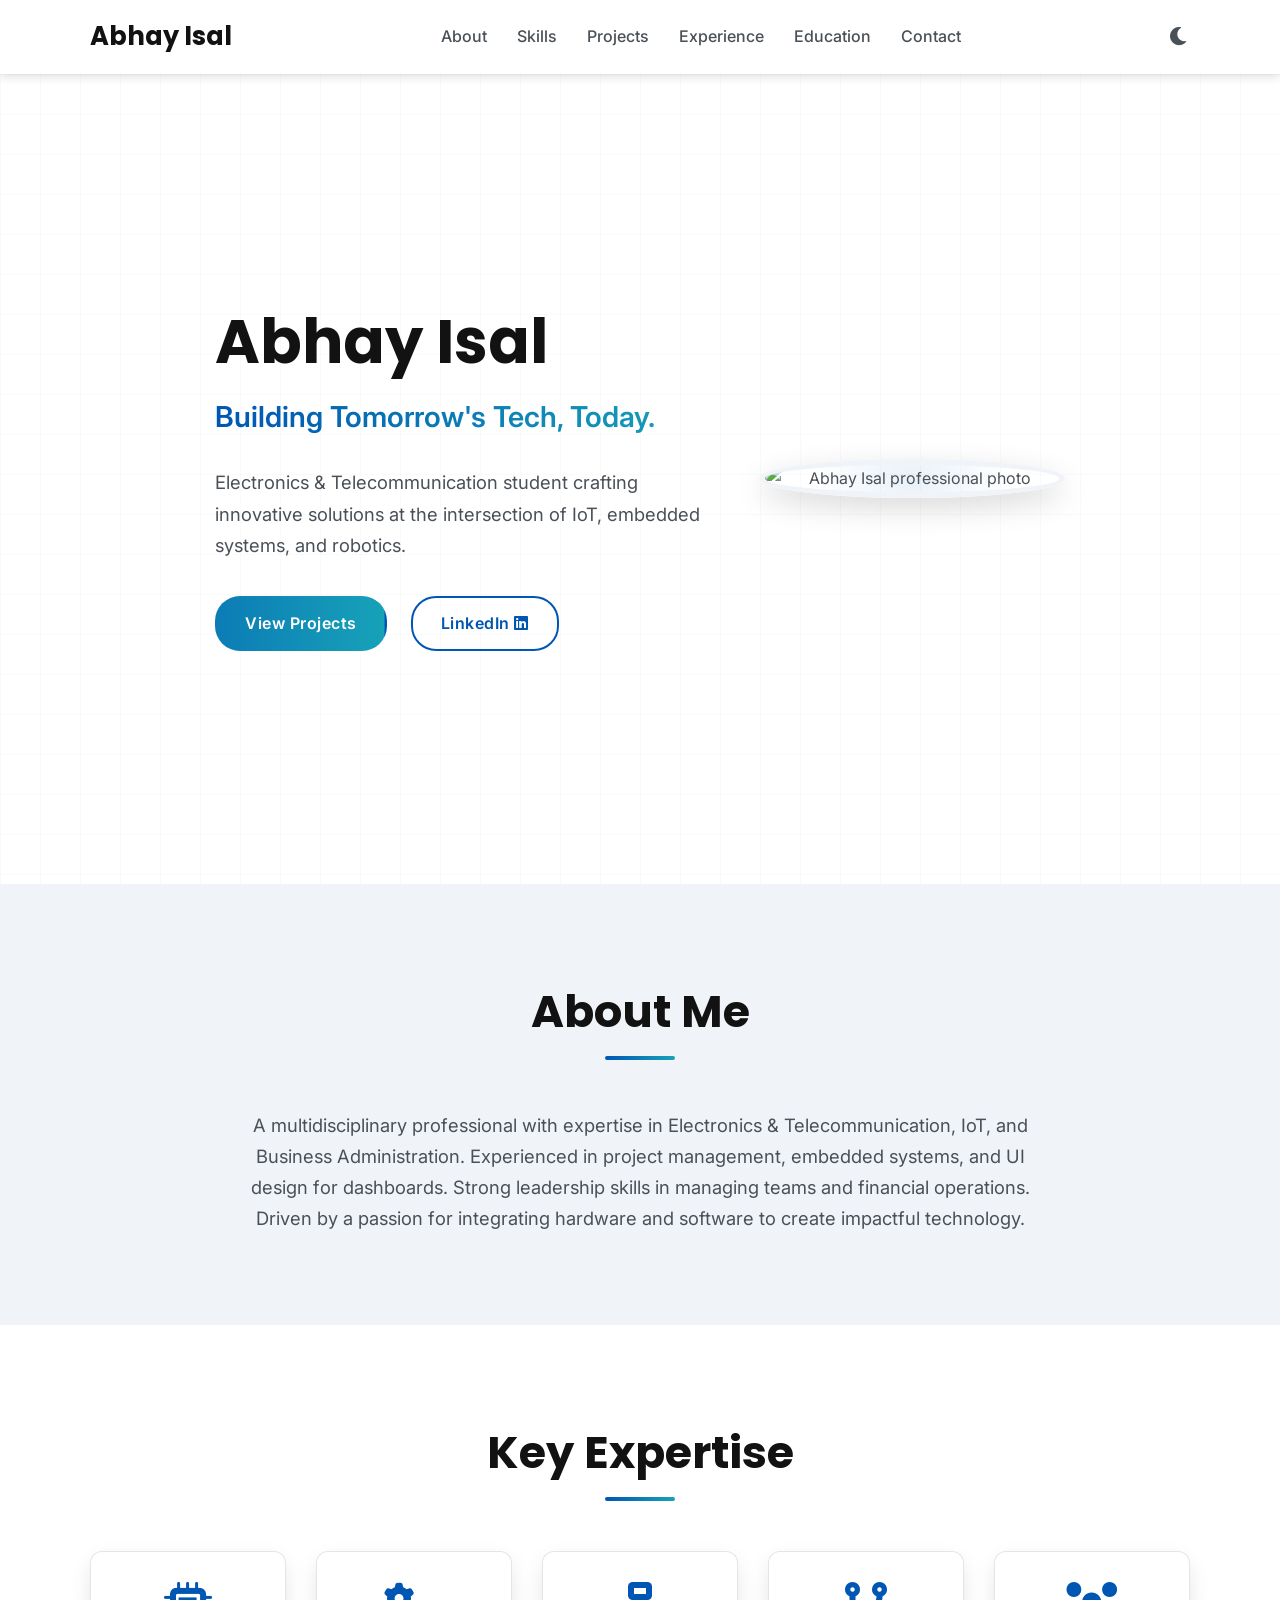
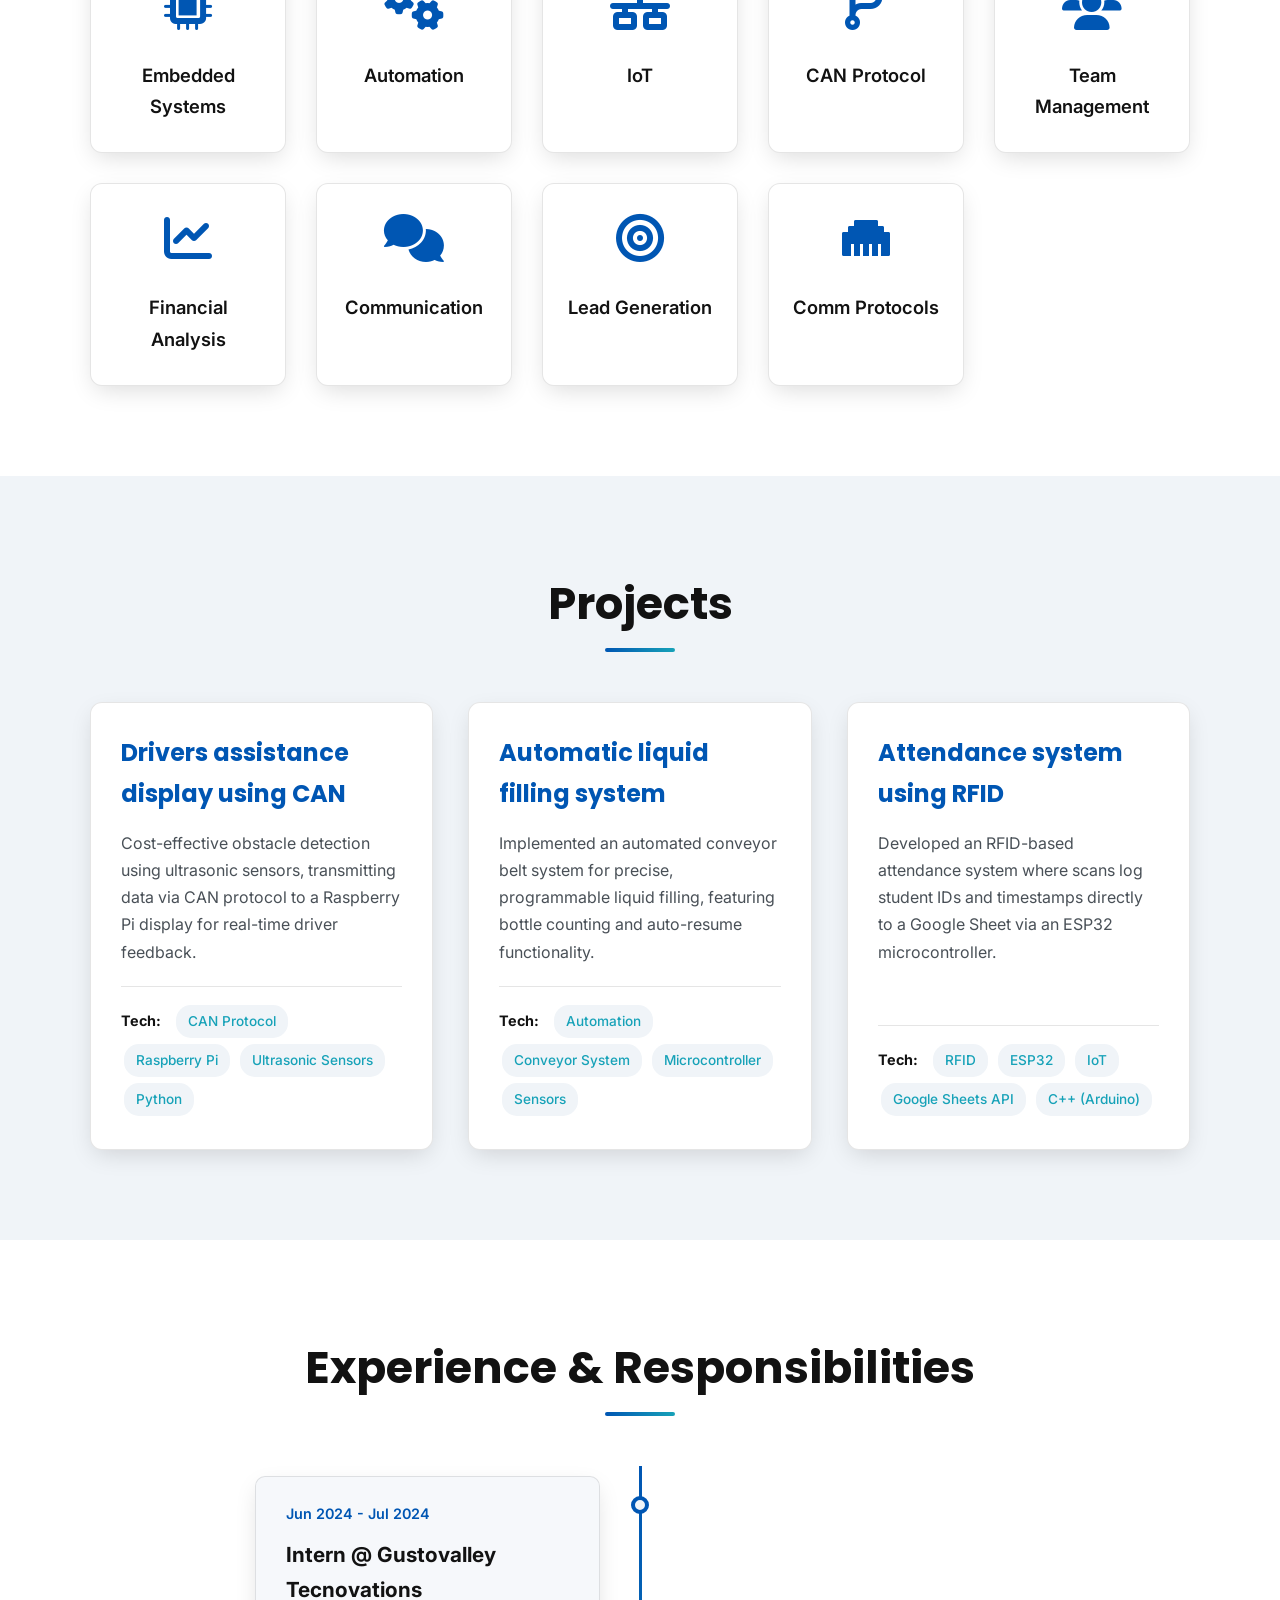
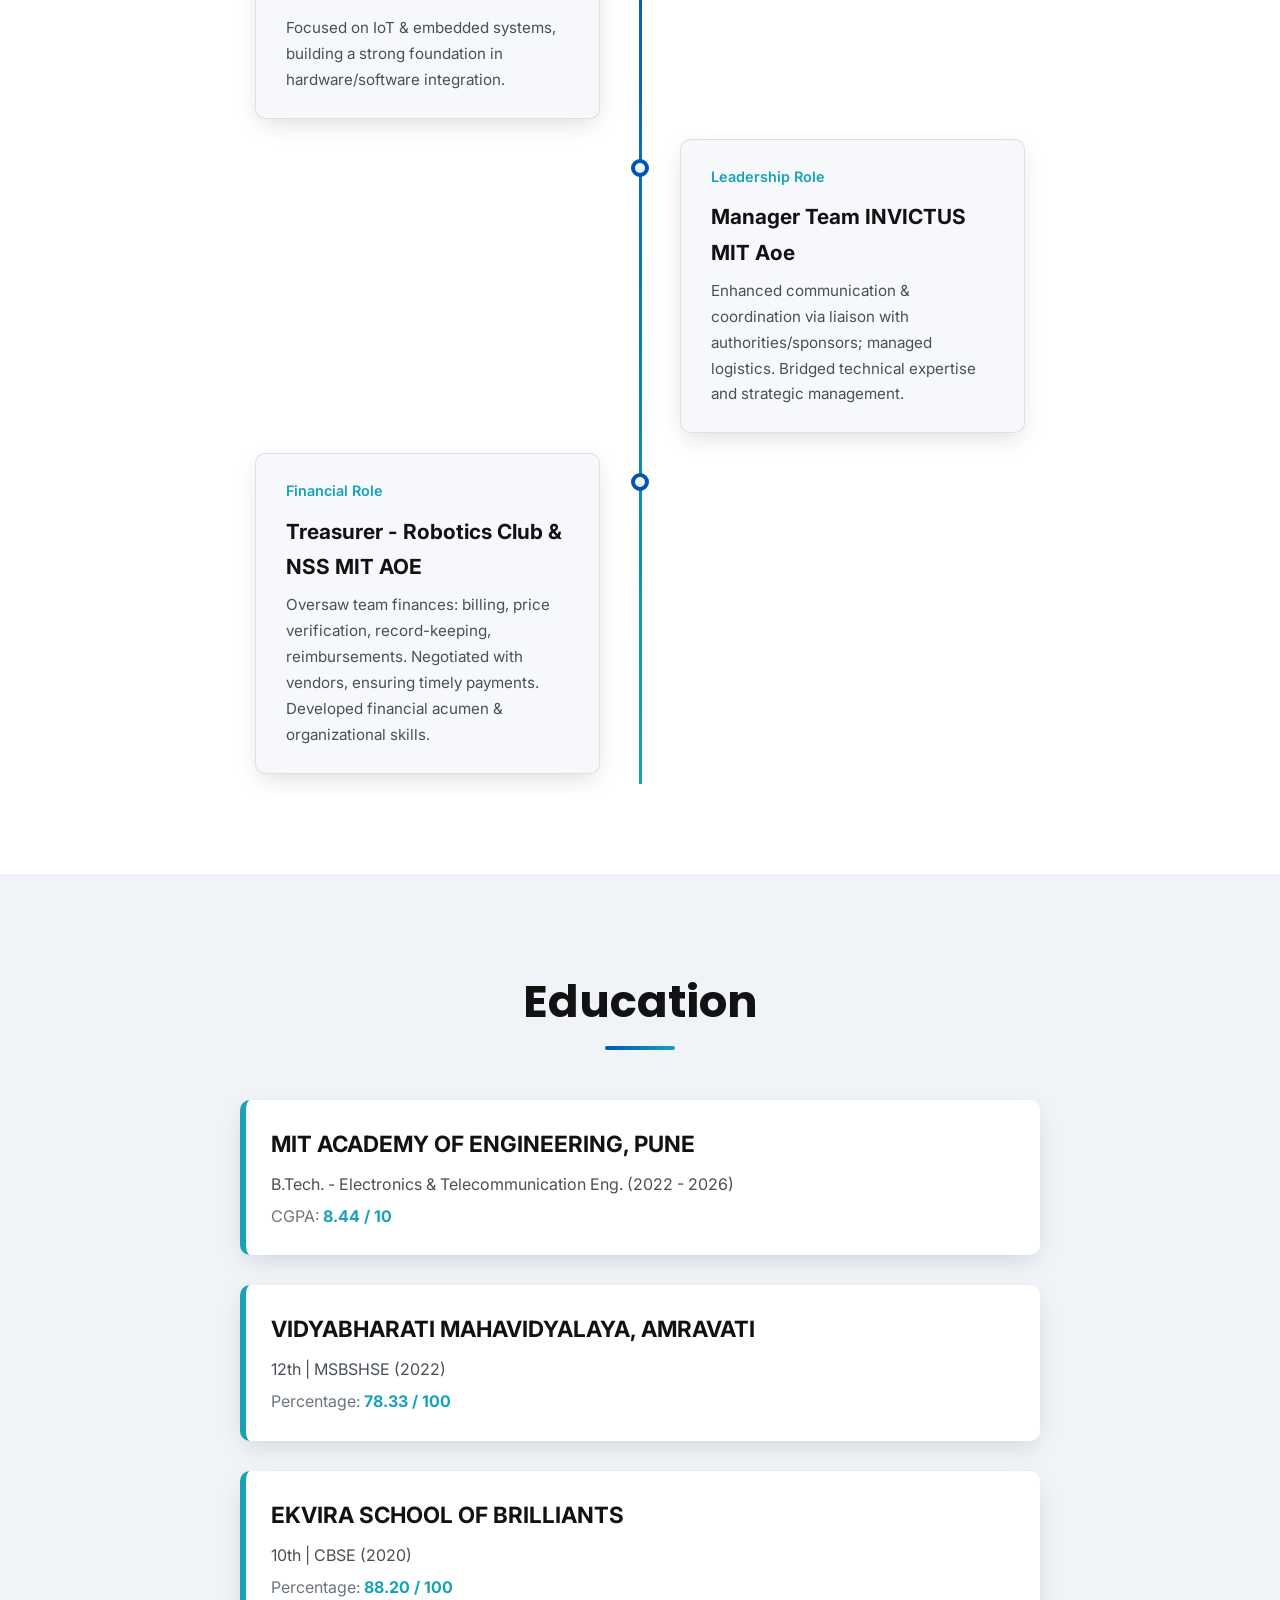
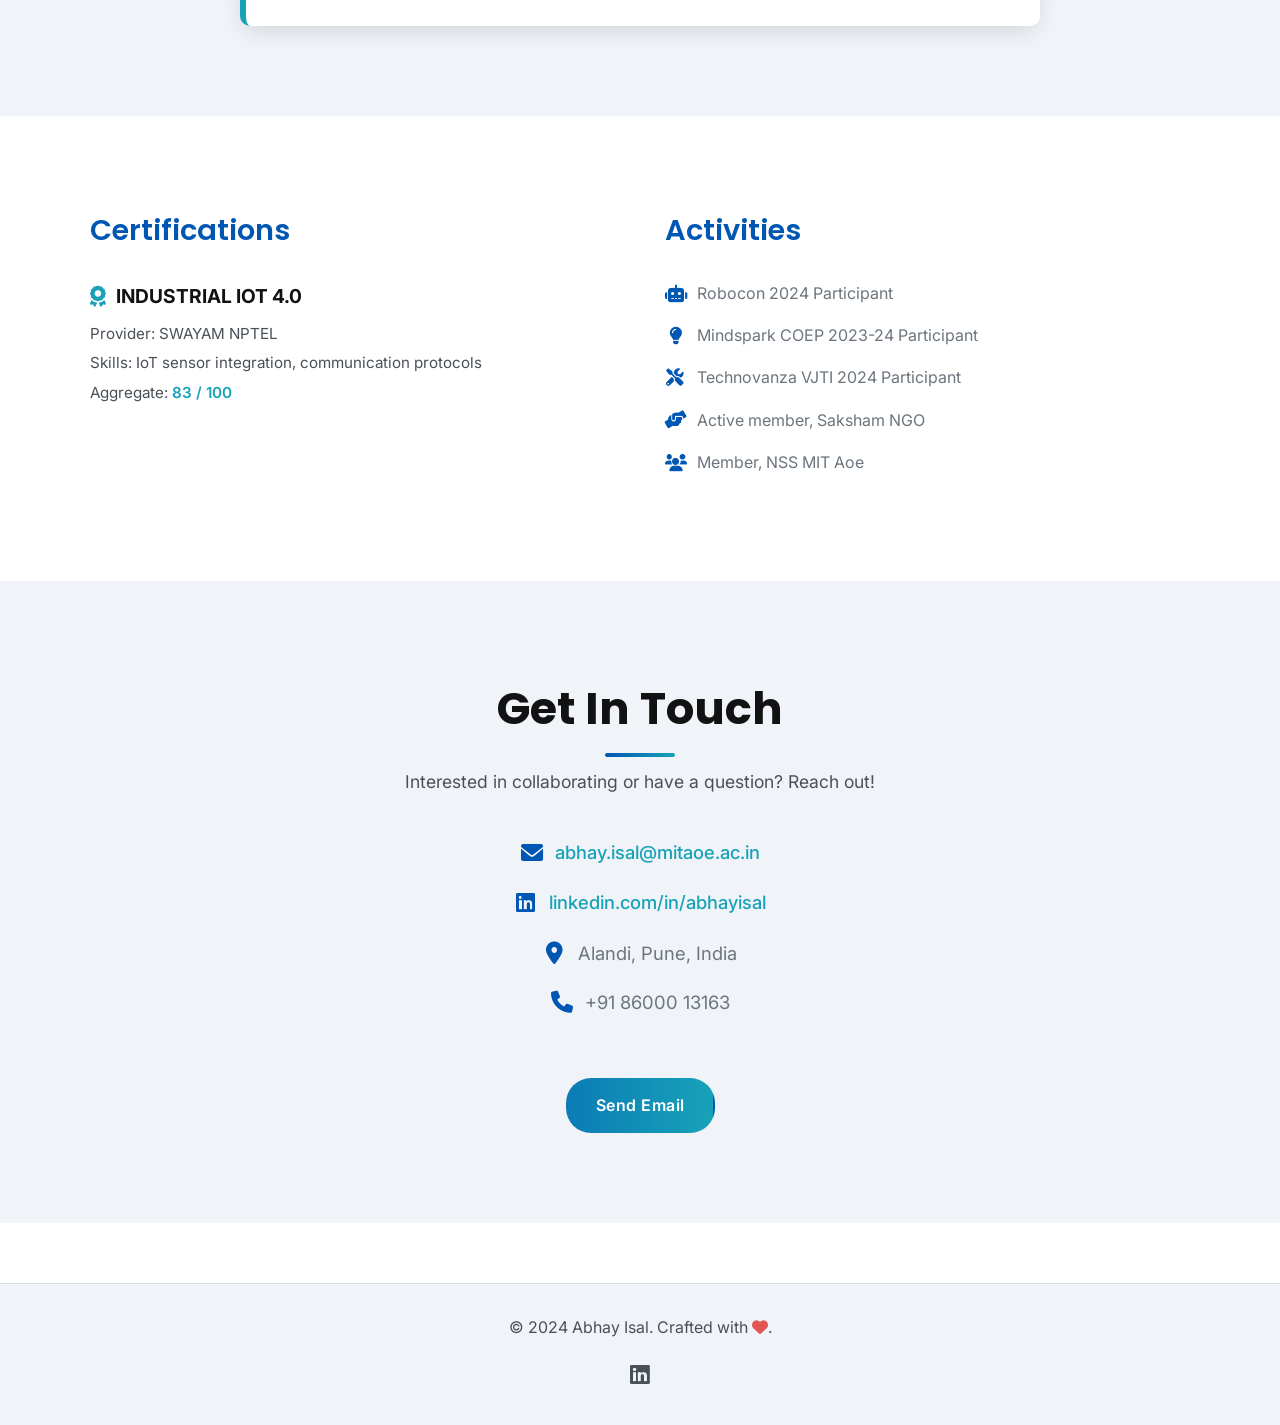
==== abhay.html @ 2e955326 "Add files via upload" ====
<!DOCTYPE html>
<html lang="en"> <!-- Start in dark mode by default -->
<head>
    <meta charset="UTF-8">
    <meta name="viewport" content="width=device-width, initial-scale=1.0">
    <title>Abhay Isal | Embedded Systems & Robotics</title>
    <!-- Google Fonts -->
    <link href="https://fonts.googleapis.com/css2?family=Poppins:wght@400;600;700&family=Inter:wght@400;500&family=Roboto:wght@400;500&display=swap" rel="stylesheet">
    <!-- Font Awesome -->
    <link rel="stylesheet" href="https://cdnjs.cloudflare.com/ajax/libs/font-awesome/6.0.0/css/all.min.css">
    <!-- AOS Library CSS -->
    <link href="https://unpkg.com/aos@2.3.1/dist/aos.css" rel="stylesheet">
    <!-- Main Stylesheet -->
    <link rel="stylesheet" href="style.css">
</head>
<body>

    <!-- ===== Navigation Bar ===== -->
    <nav class="navbar sticky">
        <div class="container">
            <a href="#hero" class="nav-logo" data-aos="fade-down" data-aos-delay="100">Abhay Isal</a>
            <ul class="nav-menu" data-aos="fade-down" data-aos-delay="200">
                <li><a href="#about">About</a></li>
                <li><a href="#skills">Skills</a></li>
                <li><a href="#projects">Projects</a></li>
                <li><a href="#experience">Experience</a></li>
                <li><a href="#education">Education</a></li>
                <li><a href="#contact">Contact</a></li>
            </ul>
            <button id="theme-toggle" aria-label="Toggle light/dark theme" data-aos="fade-down" data-aos-delay="300">
                <i class="fas fa-sun"></i> <!-- Sun icon for default dark mode -->
            </button>
        </div>
    </nav>

    <!-- ===== Hero Section ===== -->
    <header id="hero" class="hero-section section">
         <!-- Optional Subtle Background Element -->
         <div class="hero-bg-pattern"></div>
        <div class="container hero-content">
            <div class="hero-text" data-aos="fade-right" data-aos-duration="800">
                <h1>Abhay Isal</h1>
                <p class="subtitle gradient-text">Building Tomorrow's Tech, Today.</p> <!-- Catchy Intro -->
                <p class="intro">
                    Electronics & Telecommunication student crafting innovative solutions at the intersection of IoT, embedded systems, and robotics.
                </p>
                <div class="hero-links">
                    <a href="#projects" class="btn btn-primary">View Projects</a>
                    <a href="https://www.linkedin.com/in/abhayisal" target="_blank" class="btn btn-secondary">LinkedIn <i class="fab fa-linkedin"></i></a>
                </div>
            </div>
            <div class="hero-image" data-aos="fade-left" data-aos-duration="800" data-aos-delay="200">
                 <img src="/Users/abhiisal/Desktop/portfolio/Abhay_Isal_passport.jpg" alt="Abhay Isal professional photo">
            </div>
        </div>
    </header>

    <main>
        <!-- ===== About Me Section ===== -->
        <section id="about" class="section bg-alt">
            <div class="container" data-aos="fade-up">
                <h2 class="section-title">About Me</h2>
                <p>
                    A multidisciplinary professional with expertise in Electronics & Telecommunication, IoT, and Business Administration. Experienced in project management, embedded systems, and UI design for dashboards. Strong leadership skills in managing teams and financial operations. Driven by a passion for integrating hardware and software to create impactful technology.
                </p>
            </div>
        </section>

        <!-- ===== Key Expertise / Skills Section ===== -->
        <section id="skills" class="section">
            <div class="container">
                <h2 class="section-title" data-aos="fade-up">Key Expertise</h2>
                <div class="skills-grid">
                    <!-- Add data-aos staggered effect -->
                    <div class="skill-card" data-aos="fade-up" data-aos-delay="100">
                        <i class="fas fa-microchip skill-icon"></i>
                        <h3>Embedded Systems</h3>
                    </div>
                    <div class="skill-card" data-aos="fade-up" data-aos-delay="150">
                        <i class="fas fa-cogs skill-icon"></i>
                        <h3>Automation</h3>
                    </div>
                    <div class="skill-card" data-aos="fade-up" data-aos-delay="200">
                        <i class="fas fa-network-wired skill-icon"></i>
                        <h3>IoT</h3>
                    </div>
                     <div class="skill-card" data-aos="fade-up" data-aos-delay="250">
                        <i class="fas fa-code-branch skill-icon"></i>
                        <h3>CAN Protocol</h3>
                    </div>
                    <div class="skill-card" data-aos="fade-up" data-aos-delay="300">
                        <i class="fas fa-users skill-icon"></i>
                        <h3>Team Management</h3>
                    </div>
                    <div class="skill-card" data-aos="fade-up" data-aos-delay="350">
                        <i class="fas fa-chart-line skill-icon"></i>
                        <h3>Financial Analysis</h3>
                    </div>
                    <div class="skill-card" data-aos="fade-up" data-aos-delay="400">
                         <i class="fas fa-comments skill-icon"></i>
                        <h3>Communication</h3>
                    </div>
                     <div class="skill-card" data-aos="fade-up" data-aos-delay="450">
                        <i class="fas fa-bullseye skill-icon"></i>
                        <h3>Lead Generation</h3>
                    </div>
                     <div class="skill-card" data-aos="fade-up" data-aos-delay="500">
                        <i class="fas fa-ethernet skill-icon"></i>
                        <h3>Comm Protocols</h3> <!-- Shortened -->
                    </div>
                </div>
            </div>
        </section>

        <!-- ===== Projects Section ===== -->
        <section id="projects" class="section bg-alt">
            <div class="container">
                <h2 class="section-title" data-aos="fade-up">Projects</h2>
                <div class="projects-grid">
                    <!-- Project Card 1 -->
                    <div class="project-card" data-aos="fade-up" data-aos-delay="100">
                        <h3>Drivers assistance display using CAN</h3>
                        <p>Cost-effective obstacle detection using ultrasonic sensors, transmitting data via CAN protocol to a Raspberry Pi display for real-time driver feedback.</p>
                        <div class="tech-stack">
                            <strong>Tech:</strong> <span>CAN Protocol</span> <span>Raspberry Pi</span> <span>Ultrasonic Sensors</span> <span>Python</span>
                        </div>
                        <!-- Optional Link -->
                    </div>
                    <!-- Project Card 2 -->
                    <div class="project-card" data-aos="fade-up" data-aos-delay="200">
                        <h3>Automatic liquid filling system</h3>
                        <p>Implemented an automated conveyor belt system for precise, programmable liquid filling, featuring bottle counting and auto-resume functionality.</p>
                         <div class="tech-stack">
                             <strong>Tech:</strong> <span>Automation</span> <span>Conveyor System</span> <span>Microcontroller</span> <span>Sensors</span>
                        </div>
                    </div>
                     <!-- Project Card 3 -->
                    <div class="project-card" data-aos="fade-up" data-aos-delay="300">
                        <h3>Attendance system using RFID</h3>
                        <p>Developed an RFID-based attendance system where scans log student IDs and timestamps directly to a Google Sheet via an ESP32 microcontroller.</p>
                         <div class="tech-stack">
                             <strong>Tech:</strong> <span>RFID</span> <span>ESP32</span> <span>IoT</span> <span>Google Sheets API</span> <span>C++ (Arduino)</span>
                        </div>
                    </div>
                </div>
            </div>
        </section>

        <!-- ===== Internships & Experience Section ===== -->
        <section id="experience" class="section">
             <div class="container">
                 <h2 class="section-title" data-aos="fade-up">Experience & Responsibilities</h2>
                 <div class="experience-timeline">
                     <!-- Internship Item -->
                    <div class="timeline-item" data-aos="fade-right" data-aos-anchor=".experience-timeline">
                        <div class="timeline-dot"></div>
                        <div class="timeline-content glass-effect">
                            <span class="timeline-date">Jun 2024 - Jul 2024</span>
                            <h3>Intern @ Gustovalley Tecnovations</h3>
                            <p>Focused on IoT & embedded systems, building a strong foundation in hardware/software integration.</p>
                        </div>
                    </div>
                     <!-- Responsibility Item -->
                     <div class="timeline-item" data-aos="fade-left" data-aos-anchor=".experience-timeline">
                         <div class="timeline-dot"></div>
                        <div class="timeline-content glass-effect">
                             <span class="timeline-date accent-secondary">Leadership Role</span> <!-- Using secondary accent -->
                            <h3>Manager Team INVICTUS MIT Aoe</h3>
                             <p>Enhanced communication & coordination via liaison with authorities/sponsors; managed logistics. Bridged technical expertise and strategic management.</p>
                        </div>
                     </div>
                     <!-- Responsibility Item -->
                      <div class="timeline-item" data-aos="fade-right" data-aos-anchor=".experience-timeline">
                          <div class="timeline-dot"></div>
                        <div class="timeline-content glass-effect">
                              <span class="timeline-date accent-secondary">Financial Role</span> <!-- Using secondary accent -->
                            <h3>Treasurer - Robotics Club & NSS MIT AOE</h3>
                             <p>Oversaw team finances: billing, price verification, record-keeping, reimbursements. Negotiated with vendors, ensuring timely payments. Developed financial acumen & organizational skills.</p>
                         </div>
                     </div>
                 </div>
             </div>
        </section>

        <!-- ===== Education Section ===== -->
        <section id="education" class="section bg-alt">
            <div class="container">
                <h2 class="section-title" data-aos="fade-up">Education</h2>
                <div class="education-list">
                     <!-- Education Item 1 -->
                    <div class="education-item" data-aos="fade-up" data-aos-delay="100">
                        <h3>MIT ACADEMY OF ENGINEERING, PUNE</h3>
                        <p>B.Tech. - Electronics & Telecommunication Eng. (2022 - 2026)</p>
                        <p>CGPA: <span class="highlight">8.44 / 10</span></p>
                    </div>
                     <!-- Education Item 2 -->
                    <div class="education-item" data-aos="fade-up" data-aos-delay="200">
                         <h3>VIDYABHARATI MAHAVIDYALAYA, AMRAVATI</h3>
                        <p>12th | MSBSHSE (2022)</p>
                        <p>Percentage: <span class="highlight">78.33 / 100</span></p>
                    </div>
                     <!-- Education Item 3 -->
                    <div class="education-item" data-aos="fade-up" data-aos-delay="300">
                         <h3>EKVIRA SCHOOL OF BRILLIANTS</h3>
                        <p>10th | CBSE (2020)</p>
                        <p>Percentage: <span class="highlight">88.20 / 100</span></p>
                    </div>
                </div>
            </div>
        </section>

         <!-- ===== Achievements & Certifications Section ===== -->
        <section id="achievements" class="section">
            <div class="container achievement-container">
                 <div class="achievement-column" data-aos="fade-right">
                    <h3 class="sub-section-title">Certifications</h3>
                     <div class="certification-item">
                        <h4><i class="fas fa-award accent-secondary"></i> INDUSTRIAL IOT 4.0</h4>
                        <p>Provider: SWAYAM NPTEL</p>
                        <p>Skills: IoT sensor integration, communication protocols</p>
                        <p>Aggregate: <span class="highlight">83 / 100</span></p>
                    </div>
                 </div>
                 <div class="achievement-column" data-aos="fade-left">
                     <h3 class="sub-section-title">Activities</h3>
                     <ul>
                         <li><i class="fas fa-robot list-icon"></i> Robocon 2024 Participant</li>
                         <li><i class="fas fa-lightbulb list-icon"></i> Mindspark COEP 2023-24 Participant</li>
                         <li><i class="fas fa-tools list-icon"></i> Technovanza VJTI 2024 Participant</li>
                         <li><i class="fas fa-hands-helping list-icon"></i> Active member, Saksham NGO</li>
                         <li><i class="fas fa-users list-icon"></i> Member, NSS MIT Aoe</li>
                     </ul>
                 </div>
            </div>
        </section>

        <!-- ===== Contact Section ===== -->
        <section id="contact" class="section bg-alt">
            <div class="container text-center" data-aos="zoom-in">
                <h2 class="section-title">Get In Touch</h2>
                <p class="contact-subtitle">Interested in collaborating or have a question? Reach out!</p>
                <div class="contact-info">
                    <p><i class="fas fa-envelope"></i> <a href="mailto:abhay.isal@mitaoe.ac.in">abhay.isal@mitaoe.ac.in</a></p>
                    <p><i class="fab fa-linkedin"></i> <a href="https://www.linkedin.com/in/abhayisal" target="_blank">linkedin.com/in/abhayisal</a></p>
                    <p><i class="fas fa-map-marker-alt"></i> Alandi, Pune, India</p>
                    <p><i class="fas fa-phone"></i> +91 86000 13163</p>
                </div>
                <a href="mailto:abhay.isal@mitaoe.ac.in" class="btn btn-primary contact-button">Send Email</a>
            </div>
        </section>
    </main>

    <!-- ===== Footer ===== -->
    <footer class="footer">
        <div class="container">
            <p>© 2024 Abhay Isal. Crafted with <i class="fas fa-heart" style="color: #e25555;"></i>.</p>
            <!-- Optional: Social Links Mini -->
             <div class="footer-social">
                 <a href="https://www.linkedin.com/in/abhayisal" target="_blank" aria-label="LinkedIn"><i class="fab fa-linkedin"></i></a>
                 <!-- Add other relevant links like GitHub if available -->
             </div>
        </div>
    </footer>

    <!-- AOS Library JS -->
    <script src="https://unpkg.com/aos@2.3.1/dist/aos.js"></script>
    <!-- Custom Script -->
    <script src="script.js"></script>
</body>
</html>
---- style.css ----
/* ===== General Styles & Variables ===== */
:root {
    /* DARK MODE (Default) */
    --primary-color: #3A86FF; /* Bright Blue */
    --secondary-color: #00F5D4; /* Teal Accent */
    --bg-dark: #121212; /* Very Dark Grey/Black */
    --bg-medium: #1f1f1f; /* Medium Dark Grey */
    --bg-light-contrast: #2a2a2a; /* Lighter contrast for dark mode cards */
    --text-light: #e0e0e0; /* Light Grey Text */
    --text-medium: #a0a0a0; /* Medium Grey Text */
    --text-dark-contrast: #ffffff; /* White headings */
    --card-border: rgba(255, 255, 255, 0.1); /* Subtle white border */
    --shadow-color: rgba(0, 0, 0, 0.4); /* Darker shadow base */
    --navbar-bg: rgba(18, 18, 18, 0.7); /* Dark Transparent Navbar */
    --navbar-bg-scrolled: rgba(18, 18, 18, 0.9); /* Dark Opaque Navbar */
    --glass-bg: rgba(31, 31, 31, 0.5); /* Darker glass */
    --shadow-base: 0 8px 25px -5px var(--shadow-color); /* Base shadow */
    --shadow-hover: 0 12px 35px -5px var(--shadow-color); /* Hover shadow */

    /* LIGHT MODE (Activated by .light-mode class) */
    --lm-primary-color: #0056b3; /* Slightly deeper blue for light mode */
    --lm-secondary-color: #17a2b8; /* Teal/Cyan for light mode */
    --lm-bg-dark: #FFFFFF; /* White BG */
    --lm-bg-medium: #F0F4F8; /* Light Grey BG */
    --lm-bg-light-contrast: #FFFFFF; /* White cards */
    --lm-text-light: #6c757d; /* Medium Grey Text */
    --lm-text-medium: #495057; /* Darker Grey Text */
    --lm-text-dark-contrast: #121212; /* Black headings */
    --lm-card-border: rgba(0, 0, 0, 0.1); /* Subtle black border */
    --lm-shadow-color: rgba(0, 0, 0, 0.15); /* Slightly stronger light shadow */
    --lm-navbar-bg: rgba(255, 255, 255, 0.8); /* Light Transparent Navbar */
    --lm-navbar-bg-scrolled: rgba(255, 255, 255, 0.95); /* Light Opaque Navbar */
    --lm-glass-bg: rgba(240, 244, 248, 0.6); /* Lighter glass */
    --lm-shadow-base: 0 8px 25px -5px var(--lm-shadow-color); /* Base shadow */
    --lm-shadow-hover: 0 12px 35px -5px var(--lm-shadow-color); /* Hover shadow */

    /* Fonts & Transitions */
    --font-heading: 'Poppins', sans-serif;
    --font-body: 'Inter', sans-serif;
    --transition-speed: 0.3s;
}

/* Apply dark mode styles by default */
body {
    background-color: var(--bg-dark);
    color: var(--text-light);
    font-family: var(--font-body);
    line-height: 1.7;
    overflow-x: hidden;
}

/* LIGHT MODE Overrides */
body.light-mode {
    background-color: var(--lm-bg-dark);
    color: var(--lm-text-medium);

    /* Override relevant variables */
    --primary-color: var(--lm-primary-color);
    --secondary-color: var(--lm-secondary-color);
    --bg-dark: var(--lm-bg-dark);
    --bg-medium: var(--lm-bg-medium);
    --bg-light-contrast: var(--lm-bg-light-contrast);
    --text-light: var(--lm-text-light);
    --text-medium: var(--lm-text-medium);
    --text-dark-contrast: var(--lm-text-dark-contrast);
    --card-border: var(--lm-card-border);
    --shadow-color: var(--lm-shadow-color);
    --navbar-bg: var(--lm-navbar-bg);
    --navbar-bg-scrolled: var(--lm-navbar-bg-scrolled);
    --glass-bg: var(--lm-glass-bg);
    --shadow-base: var(--lm-shadow-base);
    --shadow-hover: var(--lm-shadow-hover);
}

/* Basic Reset */
* {
    margin: 0;
    padding: 0;
    box-sizing: border-box;
}

html {
    scroll-behavior: smooth;
}

.container {
    max-width: 1150px;
    margin: 0 auto;
    padding: 0 25px;
}

.section {
    padding: 90px 0;
    position: relative;
    overflow: hidden;
}

img {
    max-width: 100%;
    height: auto;
    display: block;
}

a {
    color: var(--primary-color);
    text-decoration: none;
    transition: color var(--transition-speed) ease;
}

a:hover {
    color: var(--secondary-color);
}

ul { list-style: none; }

.highlight {
    color: var(--secondary-color);
    font-weight: 600;
}

.gradient-text {
    background: linear-gradient(90deg, var(--primary-color), var(--secondary-color));
    -webkit-background-clip: text;
    background-clip: text;
    color: transparent;
}

/* ===== Section Title Alignment Fix ===== */
.section-title {
    font-family: var(--font-heading);
    font-size: 2.8rem;
    font-weight: 700;
    text-align: center; /* Ensures centering */
    margin-bottom: 60px;
    color: var(--text-dark-contrast);
    position: relative;
}

/* Title underline effect */
.section-title::after {
    content: '';
    position: absolute;
    bottom: -10px;
    left: 50%;
    transform: translateX(-50%);
    width: 70px;
    height: 4px;
    background: linear-gradient(90deg, var(--primary-color), var(--secondary-color));
    border-radius: 2px;
}

.sub-section-title {
    font-family: var(--font-heading);
    font-size: 1.8rem;
    font-weight: 600;
    margin-bottom: 25px;
    color: var(--primary-color);
}

.bg-alt {
    background-color: var(--bg-medium);
}

/* ===== Buttons ===== */
.btn {
    display: inline-block;
    padding: 12px 28px;
    border-radius: 25px;
    font-weight: 600;
    transition: all var(--transition-speed) ease;
    cursor: pointer;
    border: 2px solid transparent;
    font-size: 1rem;
    letter-spacing: 0.5px;
}

.btn-primary {
    background: linear-gradient(90deg, var(--primary-color), var(--secondary-color));
    color: var(--bg-dark);
    border-color: transparent;
    background-size: 200% 100%;
    background-position: right bottom;
}
body.light-mode .btn-primary {
    color: var(--lm-bg-dark);
}

.btn-primary:hover {
    background-position: left bottom;
    box-shadow: 0 6px 18px rgba(58, 134, 255, 0.4);
    transform: translateY(-2px);
}

.btn-secondary {
    background-color: transparent;
    color: var(--primary-color);
    border-color: var(--primary-color);
}

.btn-secondary:hover {
    background-color: var(--primary-color);
    color: var(--text-dark-contrast);
    box-shadow: 0 4px 12px rgba(58, 134, 255, 0.3);
    transform: translateY(-2px);
}
body.light-mode .btn-secondary:hover {
     color: var(--lm-bg-dark);
}

/* ===== Navigation Bar Fix ===== */
.navbar {
    background-color: var(--navbar-bg); /* Use CSS variable */
    backdrop-filter: blur(10px);
    -webkit-backdrop-filter: blur(10px);
    padding: 15px 0;
    box-shadow: 0 2px 10px var(--shadow-color); /* Use CSS variable */
    transition: background-color var(--transition-speed) ease, box-shadow var(--transition-speed) ease;
    z-index: 1000;
}

.navbar.sticky {
    position: sticky;
    top: 0;
    width: 100%;
}

/* Style for when scrolled */
.navbar.scrolled {
    background-color: var(--navbar-bg-scrolled); /* Use scrolled variable */
    box-shadow: 0 4px 15px var(--shadow-color); /* Stronger shadow */
}

.navbar .container {
    display: flex;
    justify-content: space-between;
    align-items: center;
}

.nav-logo {
    font-family: var(--font-heading);
    font-size: 1.6rem;
    font-weight: 700;
    color: var(--text-dark-contrast);
    transition: color var(--transition-speed) ease;
}
.nav-logo:hover {
    color: var(--primary-color);
}

.nav-menu {
    display: flex;
    gap: 30px;
}

.nav-menu a {
    color: var(--text-light);
    font-weight: 500;
    padding-bottom: 8px;
    position: relative;
    transition: color var(--transition-speed) ease;
}
body.light-mode .nav-menu a {
    color: var(--lm-text-medium);
}
body.light-mode .nav-menu a:hover {
     color: var(--lm-primary-color);
}

.nav-menu a::after {
    content: '';
    position: absolute;
    bottom: 0;
    left: 0;
    width: 0;
    height: 2px;
    background-color: var(--primary-color);
    transition: width var(--transition-speed) ease;
}

.nav-menu a:hover {
    color: var(--text-dark-contrast);
}
.nav-menu a:hover::after {
    width: 100%;
}

#theme-toggle {
    background: none;
    border: none;
    color: var(--text-light);
    font-size: 1.3rem;
    cursor: pointer;
    transition: color var(--transition-speed) ease, transform var(--transition-speed) ease;
}
#theme-toggle:hover {
    color: var(--primary-color);
    transform: rotate(15deg);
}
body.light-mode #theme-toggle {
    color: var(--lm-text-medium);
}
body.light-mode #theme-toggle:hover {
    color: var(--lm-primary-color);
}


/* ===== Hero Section ===== */
.hero-section {
    min-height: 90vh;
    display: flex;
    align-items: center;
    position: relative;
}
.hero-bg-pattern {
    position: absolute;
    top: 0;
    left: 0;
    width: 100%;
    height: 100%;
    background-image: linear-gradient(rgba(255, 255, 255, 0.03) 1px, transparent 1px), linear-gradient(90deg, rgba(255, 255, 255, 0.03) 1px, transparent 1px);
    background-size: 40px 40px;
    opacity: 0.5;
    z-index: -1;
}
body.light-mode .hero-bg-pattern {
     background-image: linear-gradient(rgba(0, 0, 0, 0.04) 1px, transparent 1px), linear-gradient(90deg, rgba(0, 0, 0, 0.04) 1px, transparent 1px);
}

.hero-content {
    display: flex;
    align-items: center;
    justify-content: space-between;
    gap: 50px;
    z-index: 1;
}

.hero-text h1 {
    font-family: var(--font-heading);
    font-size: 3.8rem;
    font-weight: 700;
    margin-bottom: 15px;
    line-height: 1.2;
    color: var(--text-dark-contrast);
}

.hero-text .subtitle {
    font-size: 1.8rem;
    font-weight: 600;
    margin-bottom: 25px;
}

.hero-text .intro {
    font-size: 1.15rem;
    color: var(--text-medium);
    margin-bottom: 35px;
    max-width: 550px;
}

.hero-links .btn {
    margin-right: 20px;
}

.hero-image {
    flex-basis: 40%;
    text-align: center;
    position: relative;
}
.hero-image::before {
    content: '';
    position: absolute;
    top: 50%;
    left: 50%;
    transform: translate(-50%, -50%);
    width: 90%;
    height: 90%;
    background: radial-gradient(circle, rgba(58, 134, 255, 0.15) 0%, rgba(58, 134, 255, 0) 70%);
    border-radius: 50%;
    z-index: -1;
    opacity: 0.8;
}
body.light-mode .hero-image::before {
     background: radial-gradient(circle, rgba(0, 86, 179, 0.1) 0%, rgba(0, 86, 179, 0) 70%);
}

.hero-image img {
    max-width: 360px;
    border-radius: 50%;
    border: 6px solid var(--bg-medium);
    box-shadow: 0 10px 30px var(--shadow-color);
}
body.light-mode .hero-image img {
    border-color: var(--lm-bg-medium);
}


/* ===== About Section ===== */
#about p {
    max-width: 800px;
    margin: 0 auto;
    text-align: center;
    font-size: 1.15rem;
    color: var(--text-medium);
}


/* ===== Skills Section ===== */
.skills-grid {
    display: grid;
    grid-template-columns: repeat(auto-fit, minmax(160px, 1fr));
    gap: 30px;
    margin-top: 40px;
}

.skill-card {
    background: var(--bg-light-contrast);
    padding: 30px 20px;
    border-radius: 12px;
    text-align: center;
    border: 1px solid var(--card-border);
    box-shadow: var(--shadow-base); /* Use shadow variable */
    transition: transform var(--transition-speed) ease, box-shadow var(--transition-speed) ease, border-color var(--transition-speed) ease;
}

.skill-card:hover {
    transform: translateY(-8px) scale(1.03);
    box-shadow: var(--shadow-hover); /* Use hover shadow variable */
    border-color: var(--primary-color);
}

.skill-icon {
    font-size: 3rem;
    color: var(--primary-color);
    margin-bottom: 20px;
    transition: color var(--transition-speed) ease;
}
.skill-card:hover .skill-icon {
    color: var(--secondary-color);
}

.skill-card h3 {
    font-size: 1.15rem;
    font-weight: 600;
    margin-top: 10px;
    color: var(--text-dark-contrast);
}


/* ===== Projects Section ===== */
.projects-grid {
    display: grid;
    grid-template-columns: repeat(auto-fit, minmax(320px, 1fr));
    gap: 35px;
}

.project-card {
    background-color: var(--bg-light-contrast);
    border-radius: 12px;
    overflow: hidden;
    box-shadow: var(--shadow-base); /* Use shadow variable */
    transition: transform var(--transition-speed) ease, box-shadow var(--transition-speed) ease;
    display: flex;
    flex-direction: column;
    padding: 30px;
    border: 1px solid var(--card-border);
}

.project-card:hover {
    transform: translateY(-10px);
    box-shadow: var(--shadow-hover); /* Use hover shadow variable */
}

.project-card h3 {
    font-family: var(--font-heading);
    font-size: 1.5rem;
    margin-bottom: 15px;
    color: var(--primary-color);
}

.project-card p {
    font-size: 1rem;
    color: var(--text-medium);
    margin-bottom: 20px;
    flex-grow: 1;
}

.tech-stack {
    margin-top: auto;
    padding-top: 15px;
    border-top: 1px solid var(--card-border);
}

.tech-stack strong {
    color: var(--text-dark-contrast);
    font-size: 0.9rem;
    margin-right: 8px;
}

.tech-stack span {
    background-color: var(--bg-medium);
    color: var(--secondary-color);
    padding: 5px 12px;
    border-radius: 15px;
    font-size: 0.85rem;
    font-weight: 500;
    display: inline-block;
    margin: 3px;
}
body.light-mode .tech-stack span {
     background-color: var(--lm-bg-medium);
     color: var(--lm-secondary-color);
}

/* ===== Experience Section (Timeline) ===== */
.experience-timeline {
    position: relative;
    max-width: 850px;
    margin: 60px auto 0;
}

.experience-timeline::after {
    content: '';
    position: absolute;
    width: 3px;
    background: linear-gradient(to bottom, var(--primary-color), var(--secondary-color));
    top: 0;
    bottom: 0;
    left: 50%;
    margin-left: -1.5px;
    z-index: 0;
}

.timeline-item {
    padding: 10px 40px;
    position: relative;
    width: 50%;
    z-index: 1;
}

.timeline-item:nth-child(odd) { left: 0; }
.timeline-item:nth-child(even) { left: 50%; }

.timeline-dot {
    position: absolute;
    width: 18px;
    height: 18px;
    background-color: var(--bg-medium);
    border: 4px solid var(--primary-color);
    border-radius: 50%;
    top: 30px;
    z-index: 2;
    transition: background-color var(--transition-speed) ease;
}
.timeline-item:hover .timeline-dot {
    background-color: var(--secondary-color);
}

.timeline-item:nth-child(odd) .timeline-dot { right: -9px; }
.timeline-item:nth-child(even) .timeline-dot { left: -9px; }

.timeline-content {
    padding: 25px 30px;
    background: var(--glass-bg);
    backdrop-filter: blur(8px);
    -webkit-backdrop-filter: blur(8px);
    border: 1px solid var(--card-border);
    border-radius: 10px;
    position: relative;
    box-shadow: var(--shadow-base); /* Use shadow variable */
    transition: border-color var(--transition-speed) ease, box-shadow var(--transition-speed) ease;
}
.timeline-item:hover .timeline-content {
    border-color: var(--secondary-color);
    box-shadow: var(--shadow-hover); /* Use hover shadow variable */
}
.timeline-content::before { display: none; /* Removed arrow */ }

.timeline-date {
    display: block;
    font-size: 0.9rem;
    font-weight: 600;
    color: var(--primary-color);
    margin-bottom: 10px;
}
.timeline-date.accent-secondary {
    color: var(--secondary-color);
}

.timeline-content h3 {
    font-size: 1.3rem;
    margin-bottom: 8px;
    color: var(--text-dark-contrast);
}

.timeline-content p {
    font-size: 0.95rem;
    color: var(--text-medium);
}


/* ===== Education Section ===== */
.education-list {
    max-width: 800px;
    margin: 0 auto;
    display: flex;
    flex-direction: column;
    gap: 30px;
}

.education-item {
    background-color: var(--bg-light-contrast);
    padding: 25px;
    border-radius: 10px;
    box-shadow: var(--shadow-base); /* Use shadow variable */
    border-left: 6px solid var(--secondary-color);
    transition: transform var(--transition-speed) ease, box-shadow var(--transition-speed) ease;
}
.education-item:hover {
    transform: translateX(5px);
    box-shadow: var(--shadow-hover); /* Use hover shadow variable */
}

.education-item h3 {
    font-size: 1.4rem;
    margin-bottom: 8px;
    color: var(--text-dark-contrast);
}

.education-item p {
    color: var(--text-medium);
    margin-bottom: 5px;
    font-size: 1rem;
}
.education-item p:last-child {
    margin-bottom: 0;
    color: var(--text-light);
}
.education-item p .highlight {
    color: var(--secondary-color);
    font-weight: 700;
}


/* ===== Achievements & Certifications Section ===== */
.achievement-container {
    display: flex;
    flex-wrap: wrap;
    gap: 50px;
    justify-content: space-around;
}

.achievement-column {
    flex: 1;
    min-width: 320px;
}

.certification-item {
    margin-bottom: 25px;
    padding-bottom: 20px;
    border-bottom: 1px solid var(--card-border);
}
.certification-item:last-child {
    border-bottom: none;
}

.certification-item h4 {
    font-size: 1.2rem;
    margin-bottom: 8px;
    color: var(--text-dark-contrast);
    display: flex;
    align-items: center;
}
.certification-item h4 i {
    margin-right: 10px;
    color: var(--secondary-color);
    font-size: 1.1em;
}

.certification-item p {
     font-size: 0.95rem;
     color: var(--text-medium);
     margin-bottom: 4px;
}
.certification-item p:last-child {
     margin-bottom: 0;
}
.certification-item p .highlight {
    color: var(--secondary-color);
    font-weight: 600;
}

.achievement-column ul {
    list-style: none;
}

.achievement-column ul li {
    margin-bottom: 15px;
    font-size: 1rem;
    color: var(--text-light);
    display: flex;
    align-items: center;
}
.achievement-column ul li .list-icon {
    color: var(--primary-color);
    margin-right: 12px;
    font-size: 1.1em;
    width: 20px;
    text-align: center;
}


/* ===== Contact Section ===== */
.text-center { text-align: center; }

.contact-subtitle {
    font-size: 1.1rem;
    color: var(--text-medium);
    margin-top: -40px;
    margin-bottom: 40px;
}

.contact-info {
    margin-bottom: 40px;
    display: flex;
    flex-direction: column;
    align-items: center;
    gap: 18px;
}

.contact-info p {
    font-size: 1.15rem;
    color: var(--text-light);
    display: flex;
    align-items: center;
}

.contact-info i {
    color: var(--primary-color);
    margin-right: 12px;
    width: 22px;
    text-align: center;
    font-size: 1.2em;
}

.contact-info a {
    color: var(--secondary-color);
    font-weight: 500;
    border-bottom: 1px dashed transparent;
    transition: color var(--transition-speed) ease, border-color var(--transition-speed) ease;
}
.contact-info a:hover {
    color: var(--primary-color);
    border-bottom-color: var(--primary-color);
}

.contact-button {
    margin-top: 20px;
}


/* ===== Footer ===== */
.footer {
    background-color: var(--bg-medium);
    color: var(--text-medium);
    text-align: center;
    padding: 30px 0;
    margin-top: 60px;
    border-top: 1px solid var(--card-border);
}
body.light-mode .footer {
     background-color: var(--lm-bg-medium);
     border-top-color: var(--lm-card-border);
}

.footer p {
    margin-bottom: 10px;
}

.footer-social {
    margin-top: 15px;
}
.footer-social a {
    color: var(--text-medium);
    font-size: 1.4rem;
    margin: 0 10px;
    transition: color var(--transition-speed) ease;
}
.footer-social a:hover {
    color: var(--primary-color);
}


/* ===== Responsiveness ===== */
@media (max-width: 992px) {
    .section-title { font-size: 2.4rem; }
    .hero-text h1 { font-size: 3.2rem; }
    .hero-text .subtitle { font-size: 1.6rem; }
     .timeline-item { padding-left: 20px; padding-right: 20px; }

}

@media (max-width: 768px) {
    .hero-content { flex-direction: column; text-align: center; gap: 30px; }
    .hero-image { order: -1; margin-bottom: 30px; }
    .hero-image img { max-width: 280px; }

    /* Mobile Menu Handling */
    .navbar .container { position: relative; }
    .nav-menu {
        display: none; /* Hide by default */
        position: absolute;
        top: 100%;
        left: 0;
        width: 100%;
        background-color: var(--navbar-bg); /* Use variable */
        backdrop-filter: blur(10px);
        -webkit-backdrop-filter: blur(10px);
        flex-direction: column;
        padding: 15px 0;
        box-shadow: 0 5px 10px var(--shadow-color); /* Use variable */
        border-top: 1px solid var(--card-border); /* Use variable */
    }
    .nav-menu.active { display: flex; }
    .nav-menu li { text-align: center; padding: 10px 0; }
    /* Add Hamburger Icon CSS if needed */

    /* Timeline adjustments */
    .experience-timeline::after { left: 20px; }
    .timeline-item { width: 100%; padding-left: 50px; padding-right: 15px; }
    .timeline-item:nth-child(odd), .timeline-item:nth-child(even) { left: 0; }
    .timeline-dot { left: 11px; width: 16px; height: 16px; border-width: 3px; }
    .timeline-item:nth-child(odd) .timeline-dot, .timeline-item:nth-child(even) .timeline-dot { left: 11px; }

     .achievement-container { flex-direction: column; align-items: center; gap: 30px; }
     .achievement-column { width: 90%; max-width: 500px; }
}

@media (max-width: 576px) {
    .section { padding: 70px 0; }
    .section-title { font-size: 2rem; }
    .hero-text h1 { font-size: 2.5rem; }
    .hero-text .subtitle { font-size: 1.3rem; }
    .hero-text .intro { font-size: 1rem; }
    .skills-grid { grid-template-columns: repeat(auto-fit, minmax(130px, 1fr)); gap: 20px; }
    .projects-grid { grid-template-columns: 1fr; gap: 25px; }
    .project-card { padding: 25px; }
    .contact-info p { font-size: 1.05rem; }
    .footer { padding: 25px 0; }
}
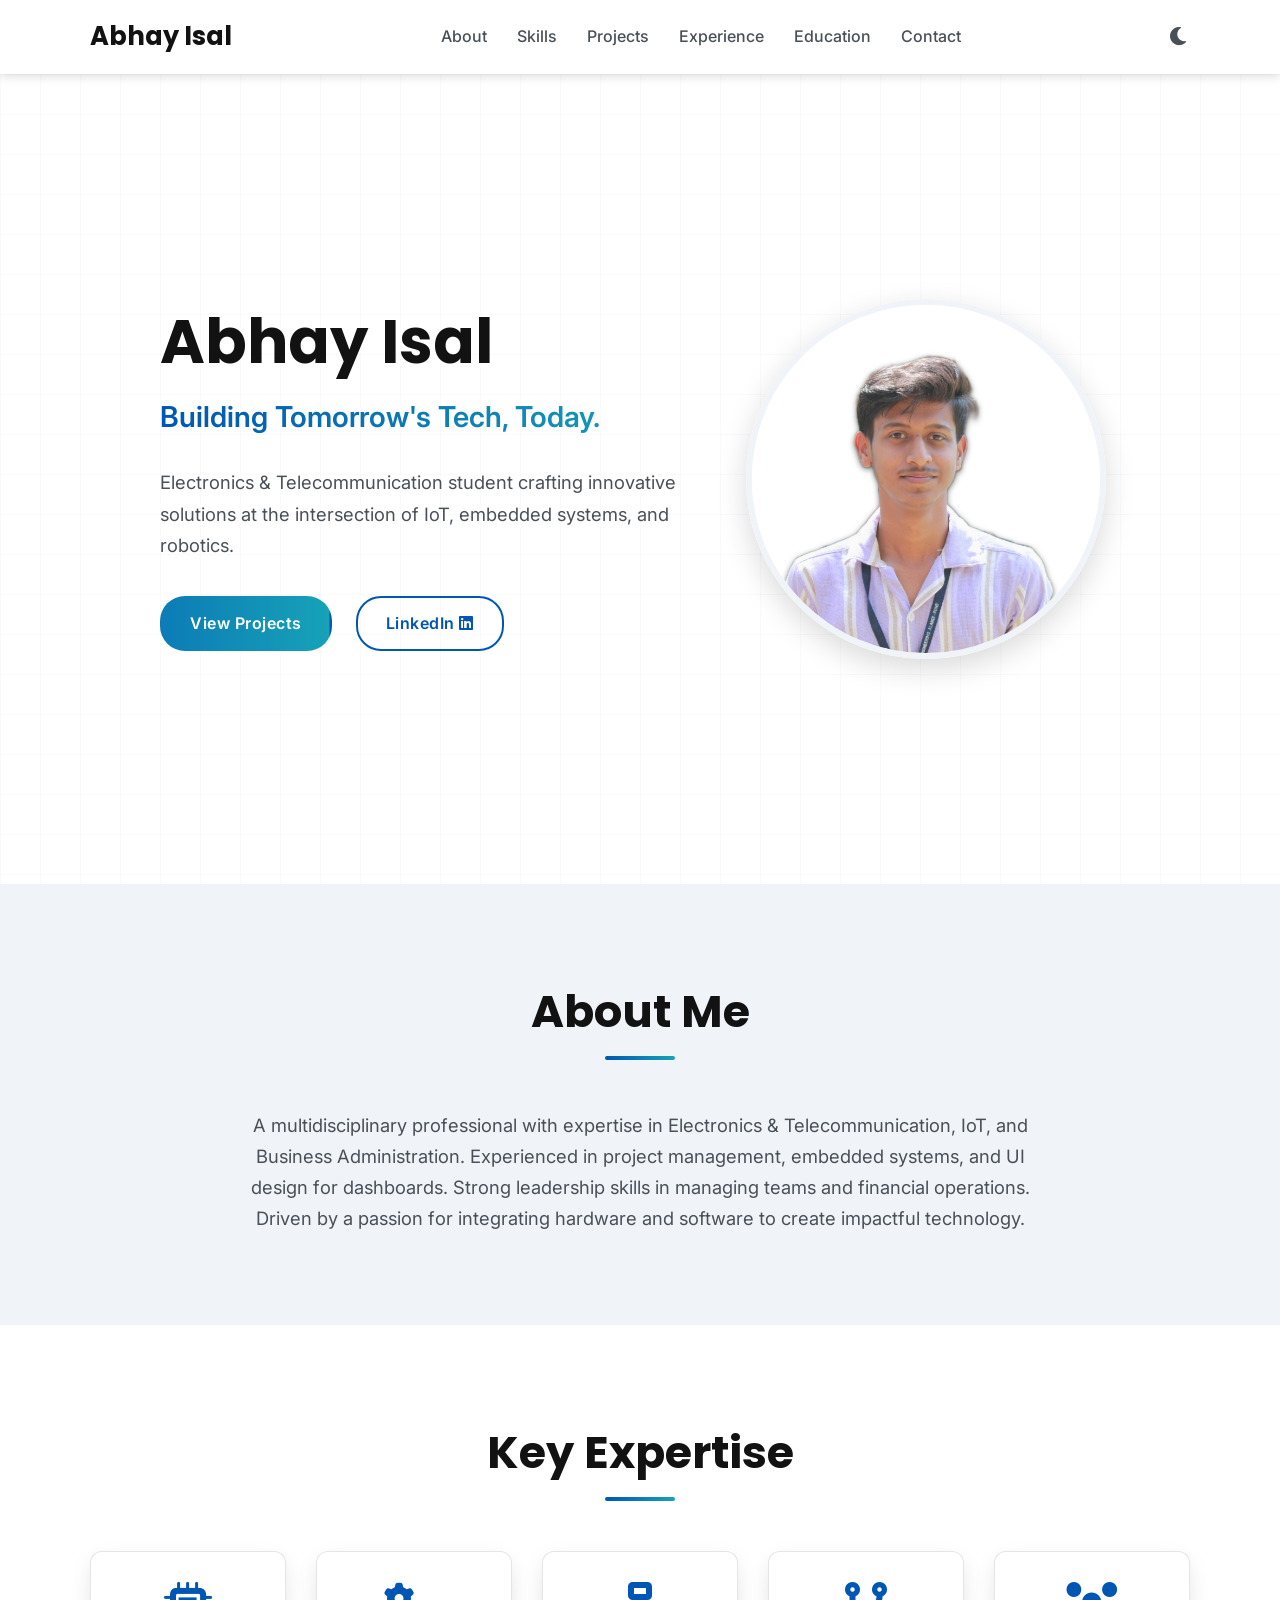
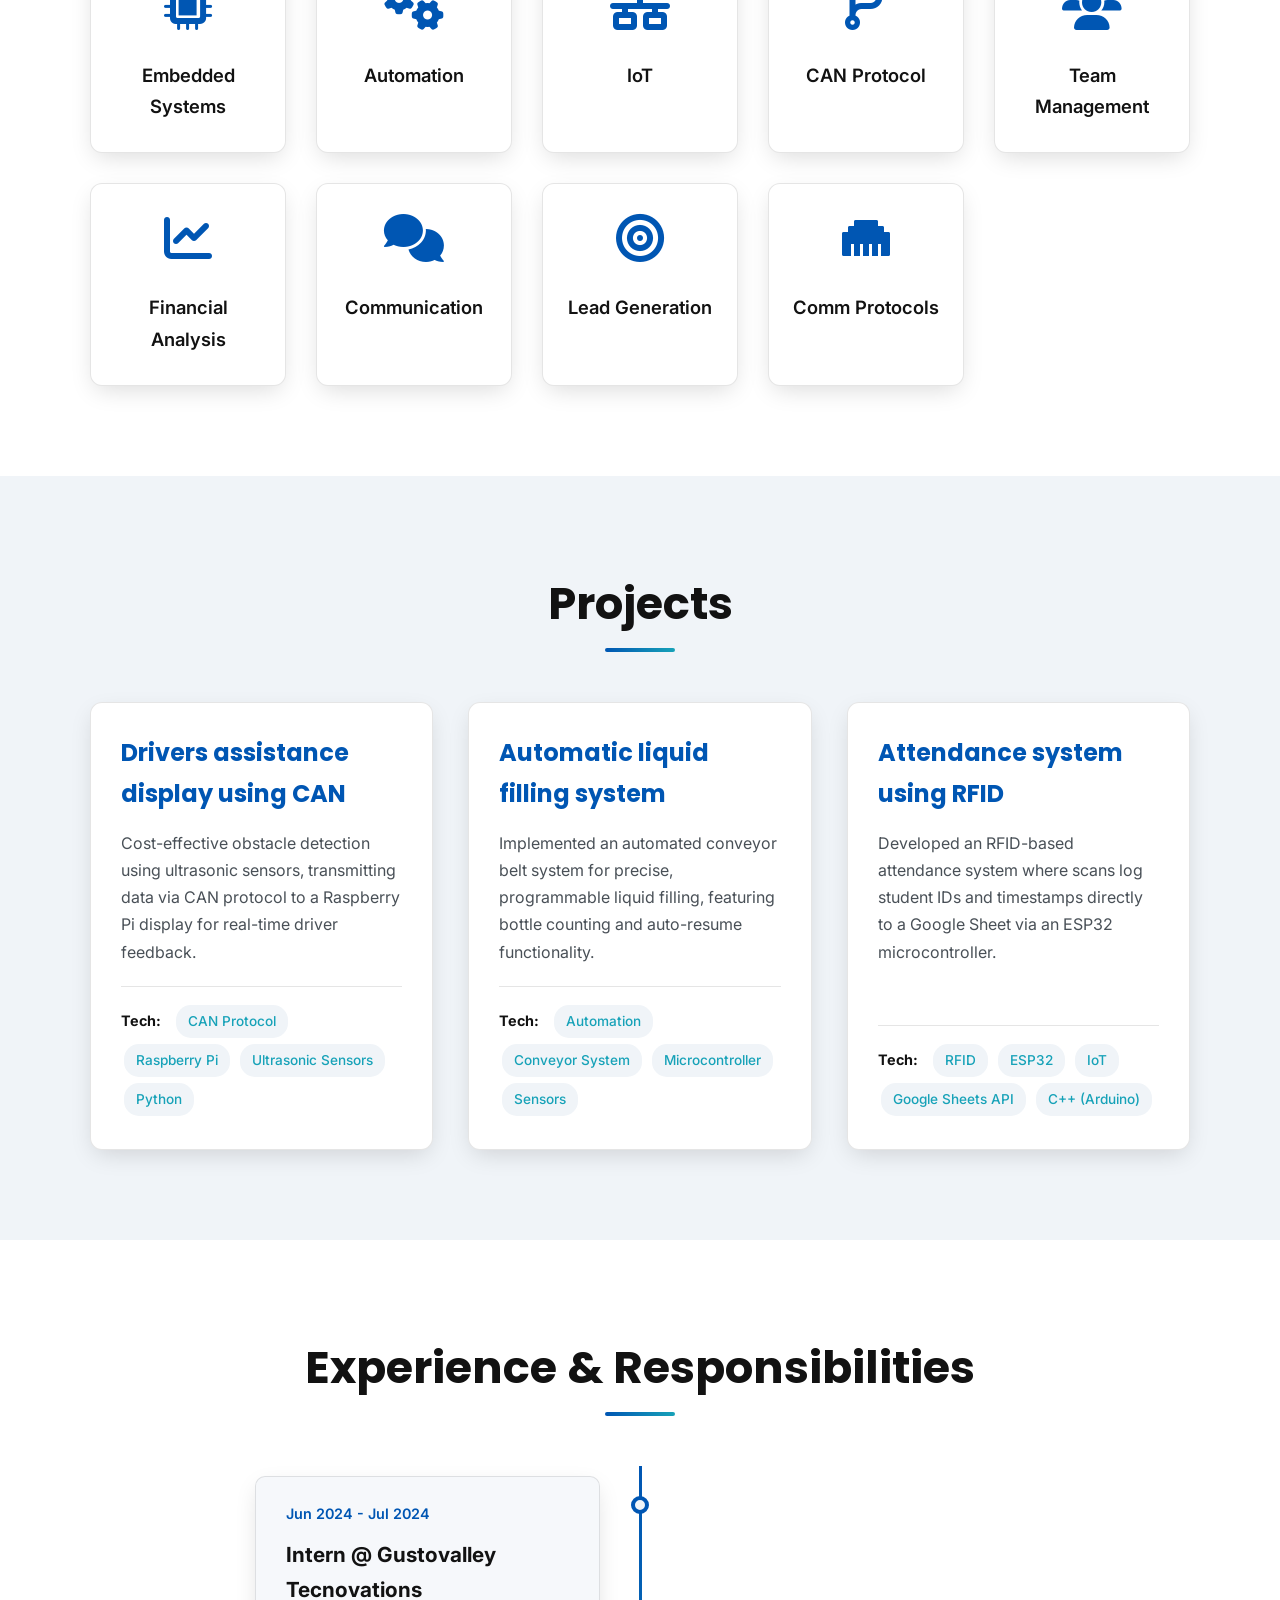
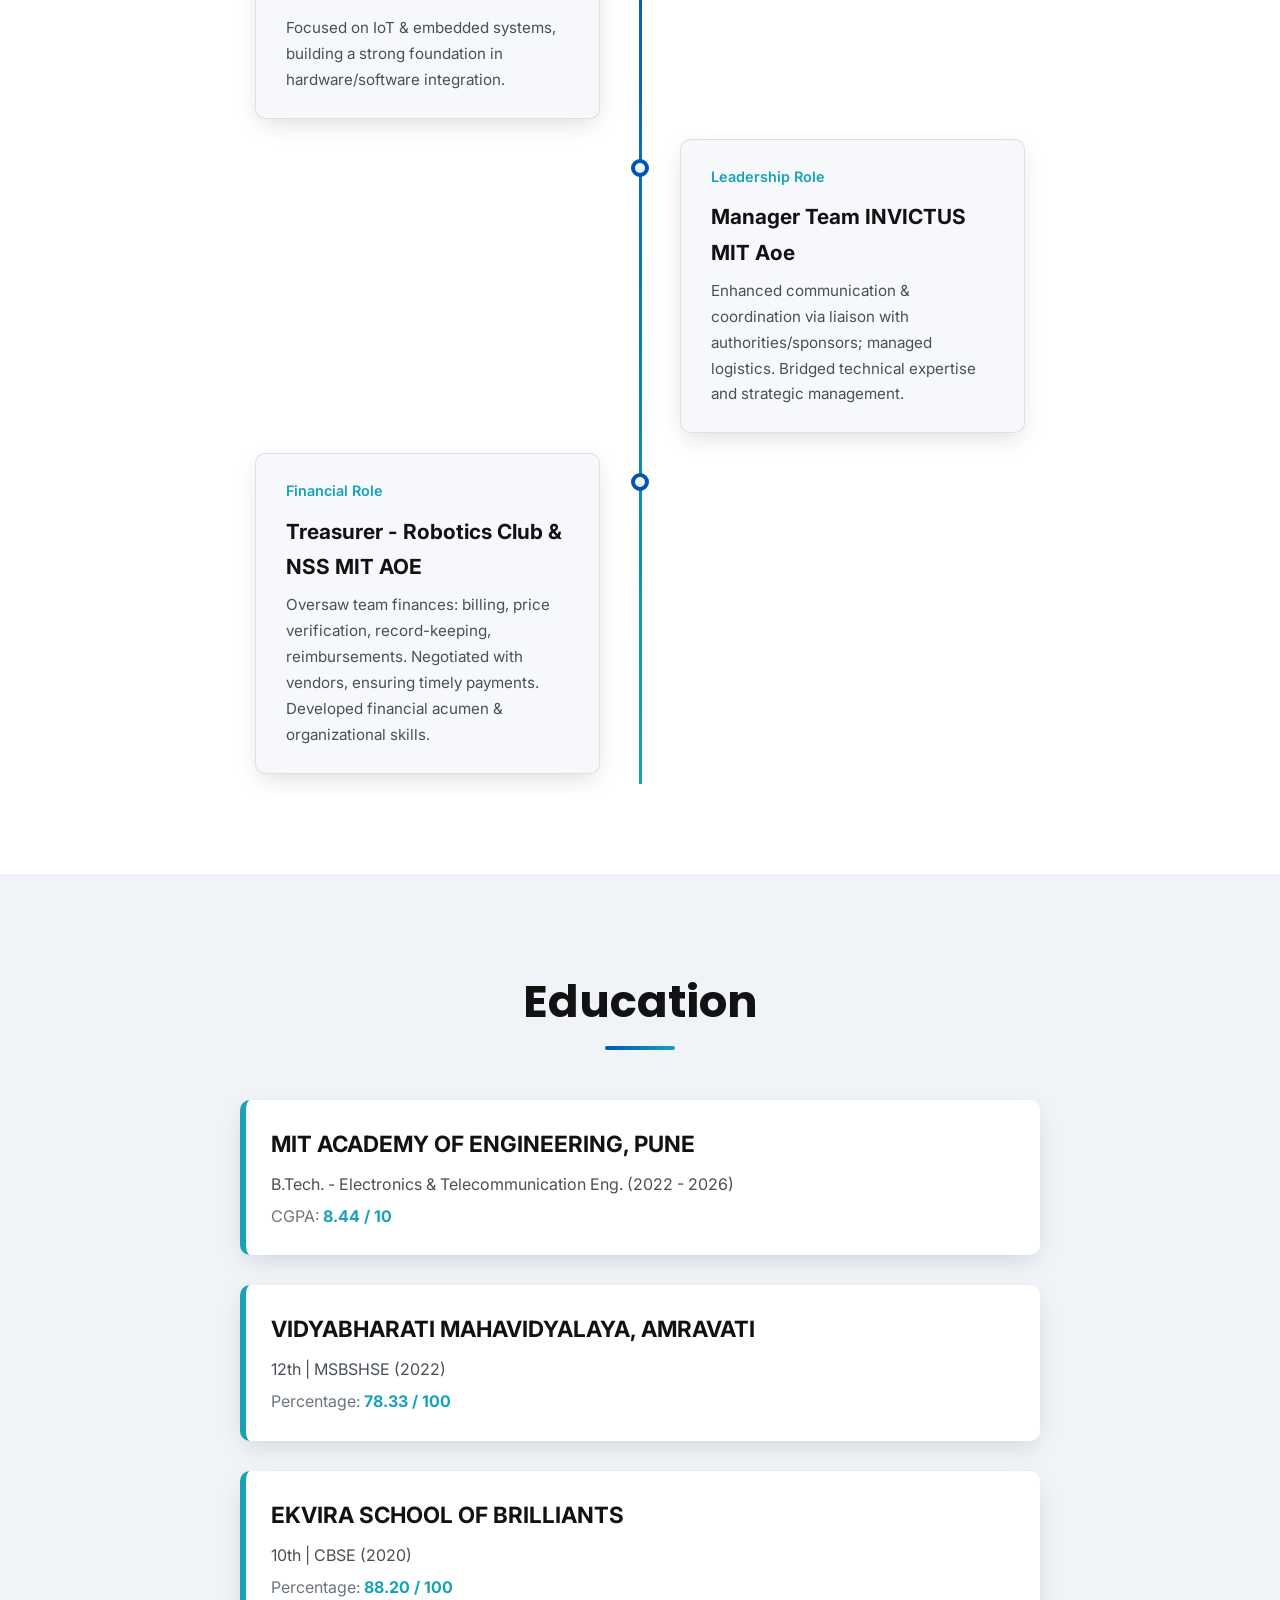
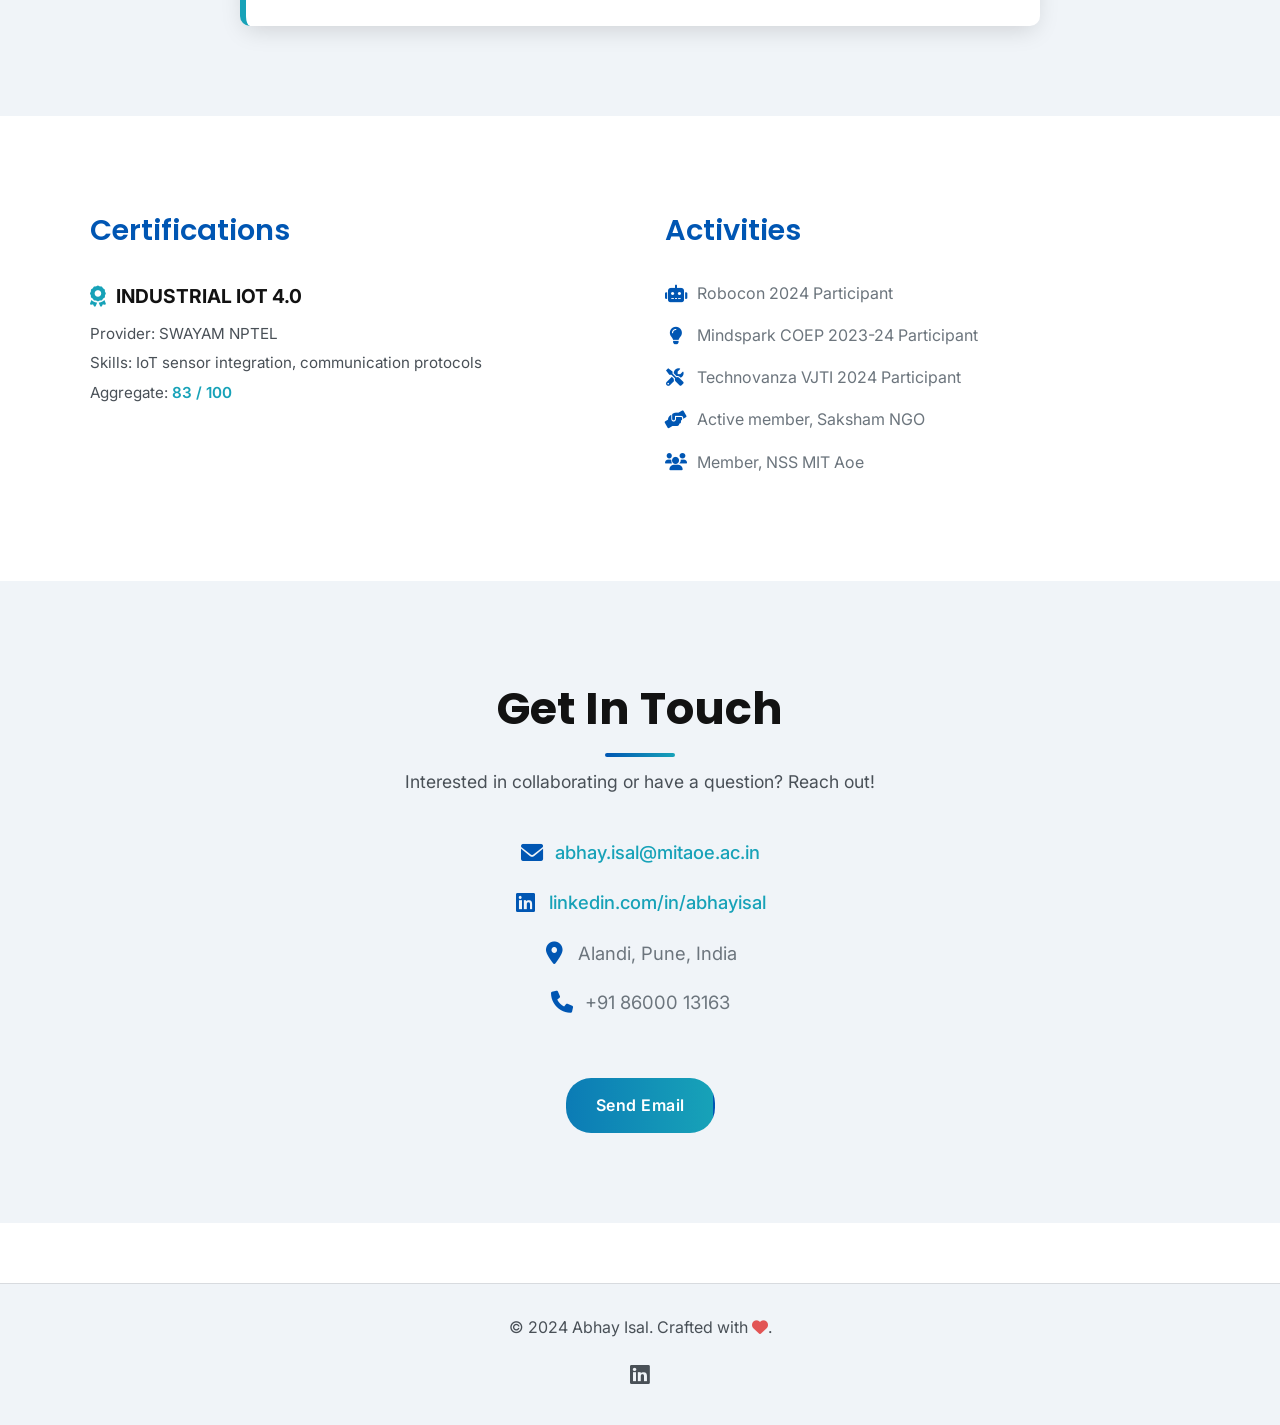
==== commit ddd273b7: "Update abhay.html" ====
--- a/abhay.html
+++ b/abhay.html
@@ -50,7 +50,7 @@
                 </div>
             </div>
             <div class="hero-image" data-aos="fade-left" data-aos-duration="800" data-aos-delay="200">
-                 <img src="/Users/abhiisal/Desktop/portfolio/Abhay_Isal_passport.jpg" alt="Abhay Isal professional photo">
+                 <img src="Abhay_Isal_passport.jpg" alt="Abhay Isal professional photo">
             </div>
         </div>
     </header>
@@ -267,4 +267,4 @@
     <!-- Custom Script -->
     <script src="script.js"></script>
 </body>
-</html>+</html>
